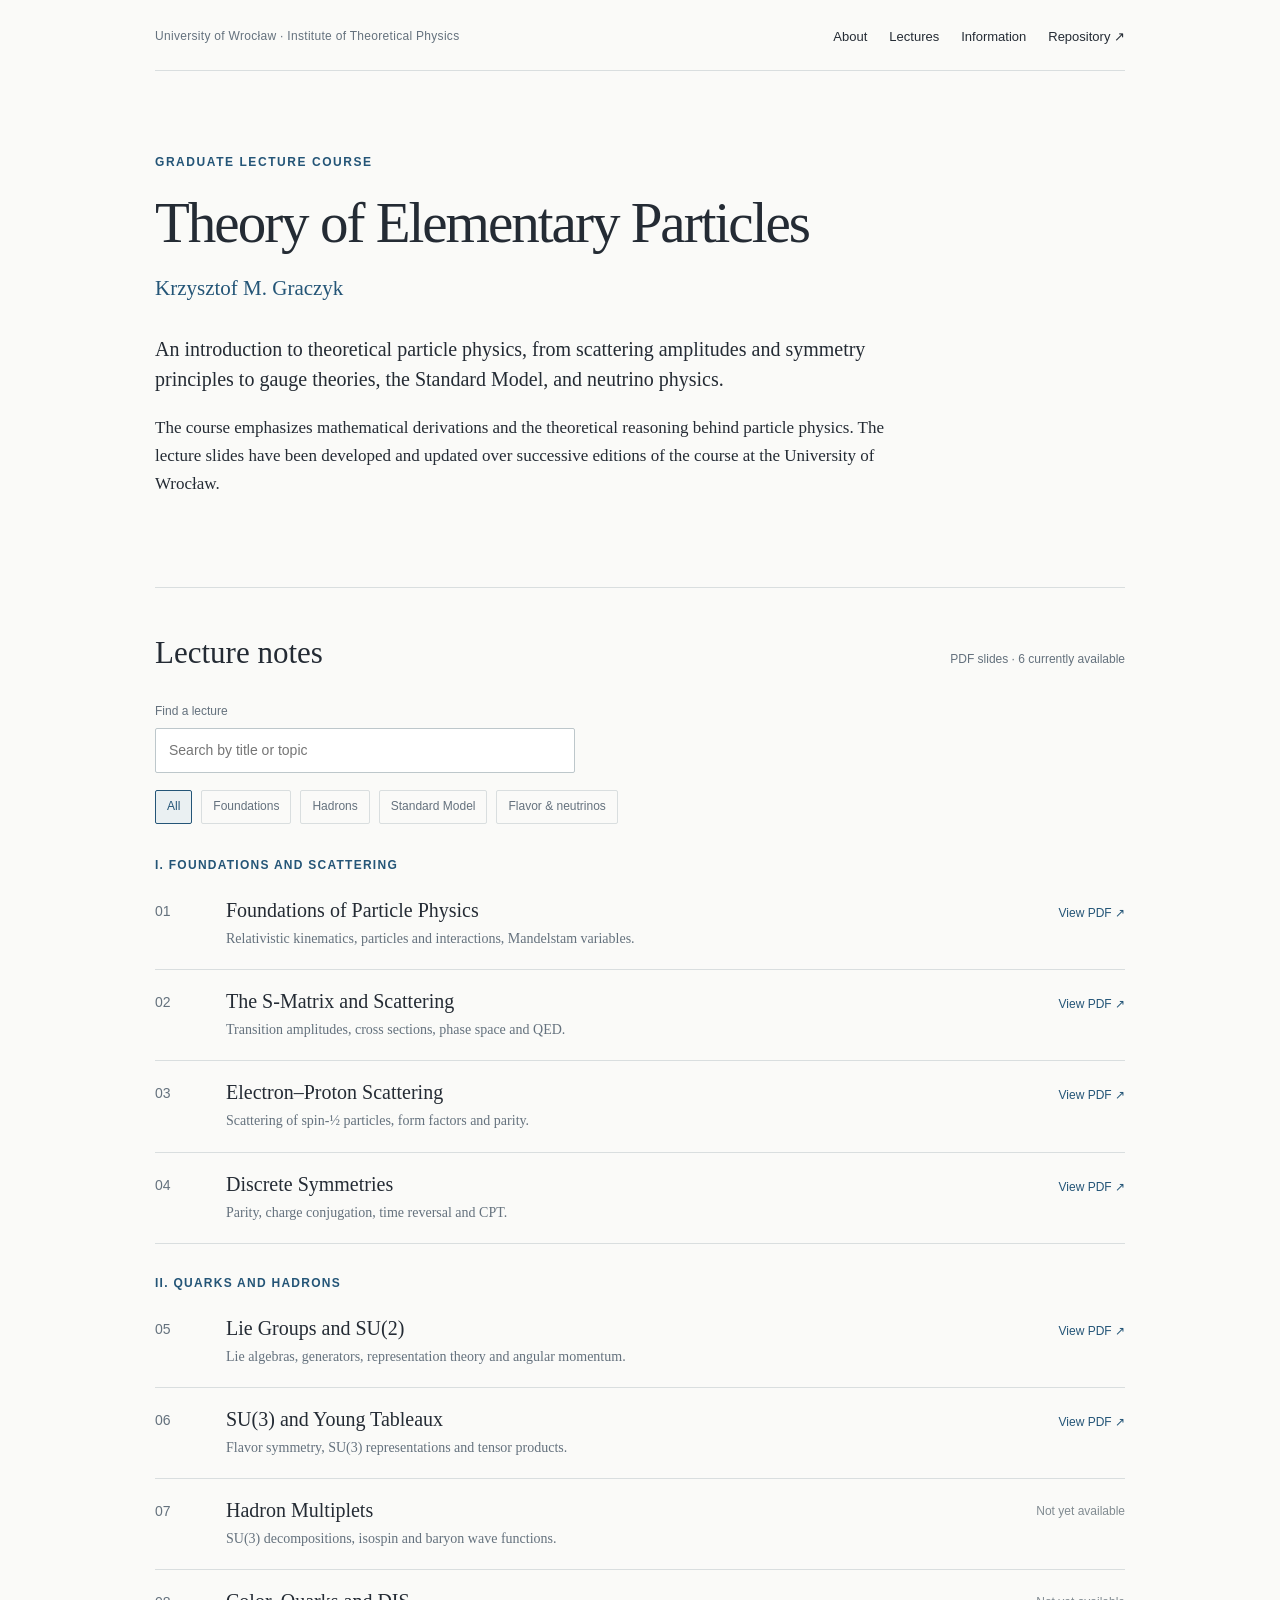
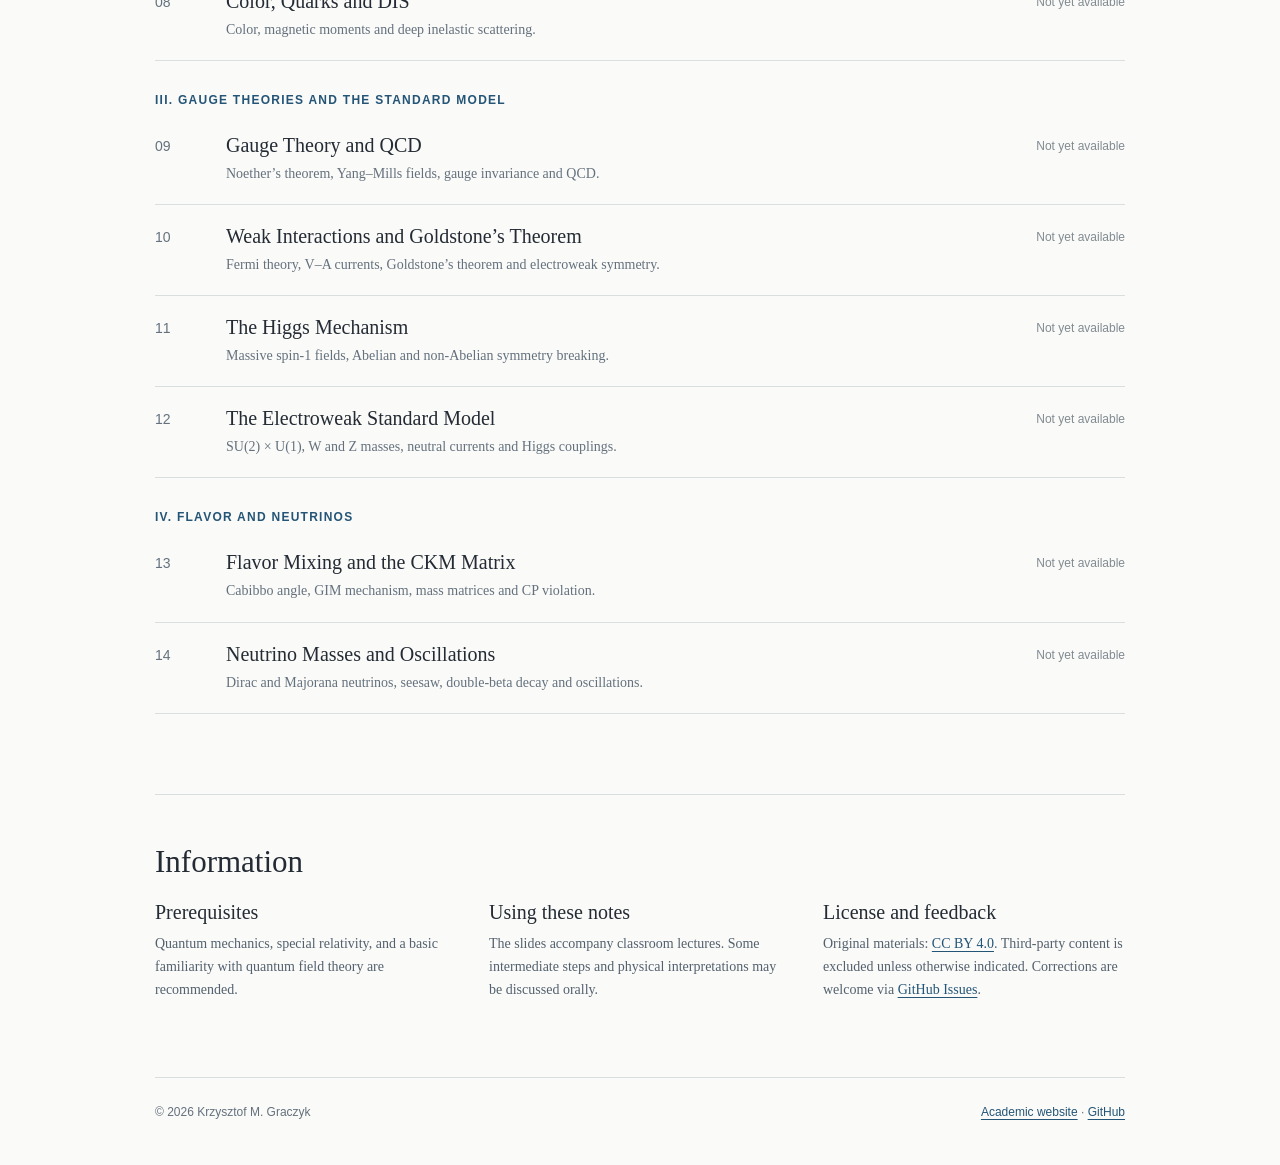
==== index.html @ 81760ad7 "Add files via upload" ====
<!doctype html>
<html lang="en">
<head>
  <meta charset="utf-8">
  <meta name="viewport" content="width=device-width, initial-scale=1">
  <meta name="description" content="Theory of Elementary Particles — graduate-level lecture notes by Krzysztof M. Graczyk, University of Wrocław.">
  <title>Theory of Elementary Particles · K. M. Graczyk</title>
  <link rel="stylesheet" href="style.css?v=3">
<script src="script.js?v=3" defer></script>
</head>
<body>
  <a class="skip-link" href="#lectures">Skip to lectures</a>
  <div class="page">
    <header class="site-header">
      <div class="institution">University of Wrocław <span aria-hidden="true">·</span> Institute of Theoretical Physics</div>
      <nav aria-label="Main navigation">
        <a href="#about">About</a>
        <a href="#lectures">Lectures</a>
        <a href="#information">Information</a>
        <a href="https://github.com/kgraczyk/TEP-lecture">Repository ↗</a>
      </nav>
    </header>

    <main>
      <section class="introduction" id="about" aria-labelledby="page-title">
        <p class="overline">Graduate lecture course</p>
        <h1 id="page-title">Theory of Elementary Particles</h1>
        <p class="author">Krzysztof M. Graczyk</p>
        <p class="summary">An introduction to theoretical particle physics, from scattering amplitudes and symmetry principles to gauge theories, the Standard Model, and neutrino physics.</p>
        <p>The course emphasizes mathematical derivations and the theoretical reasoning behind particle physics. The lecture slides have been developed and updated over successive editions of the course at the University of Wrocław.</p>
      </section>

      <section class="lectures-section" id="lectures" aria-labelledby="lectures-title">
        <div class="section-heading">
          <h2 id="lectures-title">Lecture notes</h2>
          <p>PDF slides · <span id="available-count">6</span> currently available</p>
        </div>
        <div class="controls">
          <label class="search-label" for="lecture-search">Find a lecture</label>
          <input id="lecture-search" type="search" placeholder="Search by title or topic" autocomplete="off">
          <div class="filter-controls" role="group" aria-label="Filter by subject">
            <button class="selected" data-filter="all" aria-pressed="true">All</button>
            <button data-filter="foundations" aria-pressed="false">Foundations</button>
            <button data-filter="hadrons" aria-pressed="false">Hadrons</button>
            <button data-filter="standard" aria-pressed="false">Standard Model</button>
            <button data-filter="flavor" aria-pressed="false">Flavor & neutrinos</button>
          </div>
        </div>
        <div id="lecture-list" aria-live="polite"></div>
        <p id="no-results" class="no-results" hidden>No lectures match your search.</p>
      </section>

      <section class="information-section" id="information" aria-labelledby="information-title">
        <h2 id="information-title">Information</h2>
        <div class="details">
          <div>
            <h3>Prerequisites</h3>
            <p>Quantum mechanics, special relativity, and a basic familiarity with quantum field theory are recommended.</p>
          </div>
          <div>
            <h3>Using these notes</h3>
            <p>The slides accompany classroom lectures. Some intermediate steps and physical interpretations may be discussed orally.</p>
          </div>
          <div>
            <h3>License and feedback</h3>
            <p>Original materials: <a href="https://creativecommons.org/licenses/by/4.0/">CC BY 4.0</a>. Third-party content is excluded unless otherwise indicated. Corrections are welcome via <a href="https://github.com/kgraczyk/TEP-lecture/issues">GitHub Issues</a>.</p>
          </div>
        </div>
      </section>
    </main>

    <footer class="footer">
      <span>© <span id="year">2026</span> Krzysztof M. Graczyk</span>
      <span><a href="https://kgraczyk.github.io/">Academic website</a> · <a href="https://github.com/kgraczyk/TEP-lecture">GitHub</a></span>
    </footer>
  </div>
</body>
</html>
---- style.css ----
:root {
  --paper: #fafaf8;
  --ink: #242b34;
  --muted: #64717d;
  --line: #d9dedf;
  --blue: #245577;
  --blue-light: #eaf0f2;
}
* { box-sizing: border-box; }
html { scroll-behavior: smooth; }
body { margin: 0; background: var(--paper); color: var(--ink); font: 16px/1.65 Georgia, 'Times New Roman', serif; }
a { color: var(--blue); text-underline-offset: 3px; }
a:hover { text-decoration-thickness: 2px; }
button, input { font: inherit; }
.page { width: min(970px, calc(100% - 48px)); margin: 0 auto; }
.skip-link { position: absolute; left: -9999px; padding: 8px; background: white; }
.skip-link:focus { left: 12px; top: 10px; z-index: 10; }
.site-header { display: flex; align-items: center; justify-content: space-between; gap: 25px; border-bottom: 1px solid var(--line); padding: 26px 0 23px; }
.institution, nav, .overline, .section-heading p, .controls, .lecture-meta, .file-link, .footer { font-family: Arial, Helvetica, sans-serif; }
.institution { color: var(--muted); font-size: 12px; letter-spacing: .025em; }
.site-header nav { display: flex; gap: 22px; flex-wrap: wrap; font-size: 13px; }
.site-header nav a { color: var(--ink); text-decoration: none; }
.site-header nav a:hover { color: var(--blue); text-decoration: underline; }
.introduction { max-width: 790px; padding: 82px 0 72px; }
.overline { font-size: 12px; color: var(--blue); text-transform: uppercase; font-weight: bold; letter-spacing: .13em; margin: 0 0 16px; }
h1, h2, h3 { font-weight: normal; line-height: 1.2; }
h1 { font-size: clamp(38px, 5vw, 57px); letter-spacing: -.035em; margin: 0 0 13px; }
.author { font-size: 21px; color: var(--blue); margin: 0 0 29px; }
.introduction p:not(.overline):not(.author) { font-size: 17px; max-width: 730px; }
.summary { font-size: 20px !important; line-height: 1.5; }
.lectures-section { border-top: 1px solid var(--line); padding: 46px 0 80px; }
.section-heading { display: flex; justify-content: space-between; align-items: baseline; gap: 20px; }
h2 { font-size: 31px; margin: 0 0 20px; }
.section-heading p { color: var(--muted); font-size: 12px; }
.controls { margin: 10px 0 34px; }
.search-label { display: block; font-size: 12px; color: var(--muted); margin-bottom: 7px; }
#lecture-search { display: block; width: min(100%, 420px); border: 1px solid #bdc7cb; border-radius: 2px; padding: 10px 13px; background: white; color: var(--ink); font-size: 14px; }
#lecture-search:focus { outline: 2px solid var(--blue); outline-offset: 2px; }
.filter-controls { display: flex; flex-wrap: wrap; gap: 9px; margin-top: 17px; }
.filter-controls button { border: 1px solid var(--line); border-radius: 2px; background: transparent; color: var(--muted); cursor: pointer; padding: 6px 11px; font-size: 12px; }
.filter-controls button:hover, .filter-controls button.selected { color: var(--blue); border-color: var(--blue); background: var(--blue-light); }
.module-heading { margin: 32px 0 7px; font: bold 12px Arial, Helvetica, sans-serif; letter-spacing: .105em; text-transform: uppercase; color: var(--blue); }
.lecture { display: grid; grid-template-columns: 49px minmax(0, 1fr) auto; align-items: start; column-gap: 22px; padding: 19px 0; border-bottom: 1px solid var(--line); }
.lecture-number { color: var(--muted); font: 14px Arial, Helvetica, sans-serif; padding-top: 5px; font-variant-numeric: tabular-nums; }
.lecture h3 { font-size: 20px; margin: 0 0 5px; }
.lecture p { margin: 0; font-size: 14px; color: var(--muted); }
.file-link { font-size: 12px; padding-top: 6px; text-decoration: none; white-space: nowrap; }
.file-link:hover { text-decoration: underline; }
.pending { color: #818b91; font: 12px Arial, Helvetica, sans-serif; padding-top: 6px; white-space: nowrap; }
.no-results { color: var(--muted); font-size: 14px; }
.information-section { padding: 48px 0 76px; border-top: 1px solid var(--line); }
.details { display: grid; grid-template-columns: repeat(3, 1fr); gap: 32px; }
.details h3 { font-size: 20px; margin: 0 0 8px; }
.details p { font-size: 14px; margin: 0; color: #53616e; }
.footer { display: flex; justify-content: space-between; gap: 20px; flex-wrap: wrap; border-top: 1px solid var(--line); padding: 25px 0 42px; font-size: 12px; color: var(--muted); }
@media (max-width: 740px) { .site-header { align-items: start; flex-direction: column; } .introduction { padding: 55px 0; } .lecture { grid-template-columns: 38px minmax(0, 1fr); gap: 12px; } .lecture h3 { font-size: 18px; } .lecture .file-link, .lecture .pending { grid-column: 2; padding-top: 7px; } .details { grid-template-columns: 1fr; gap: 26px; } .section-heading { align-items: start; flex-direction: column; gap: 0; } }
@media (prefers-reduced-motion: reduce) { html { scroll-behavior: auto; } }
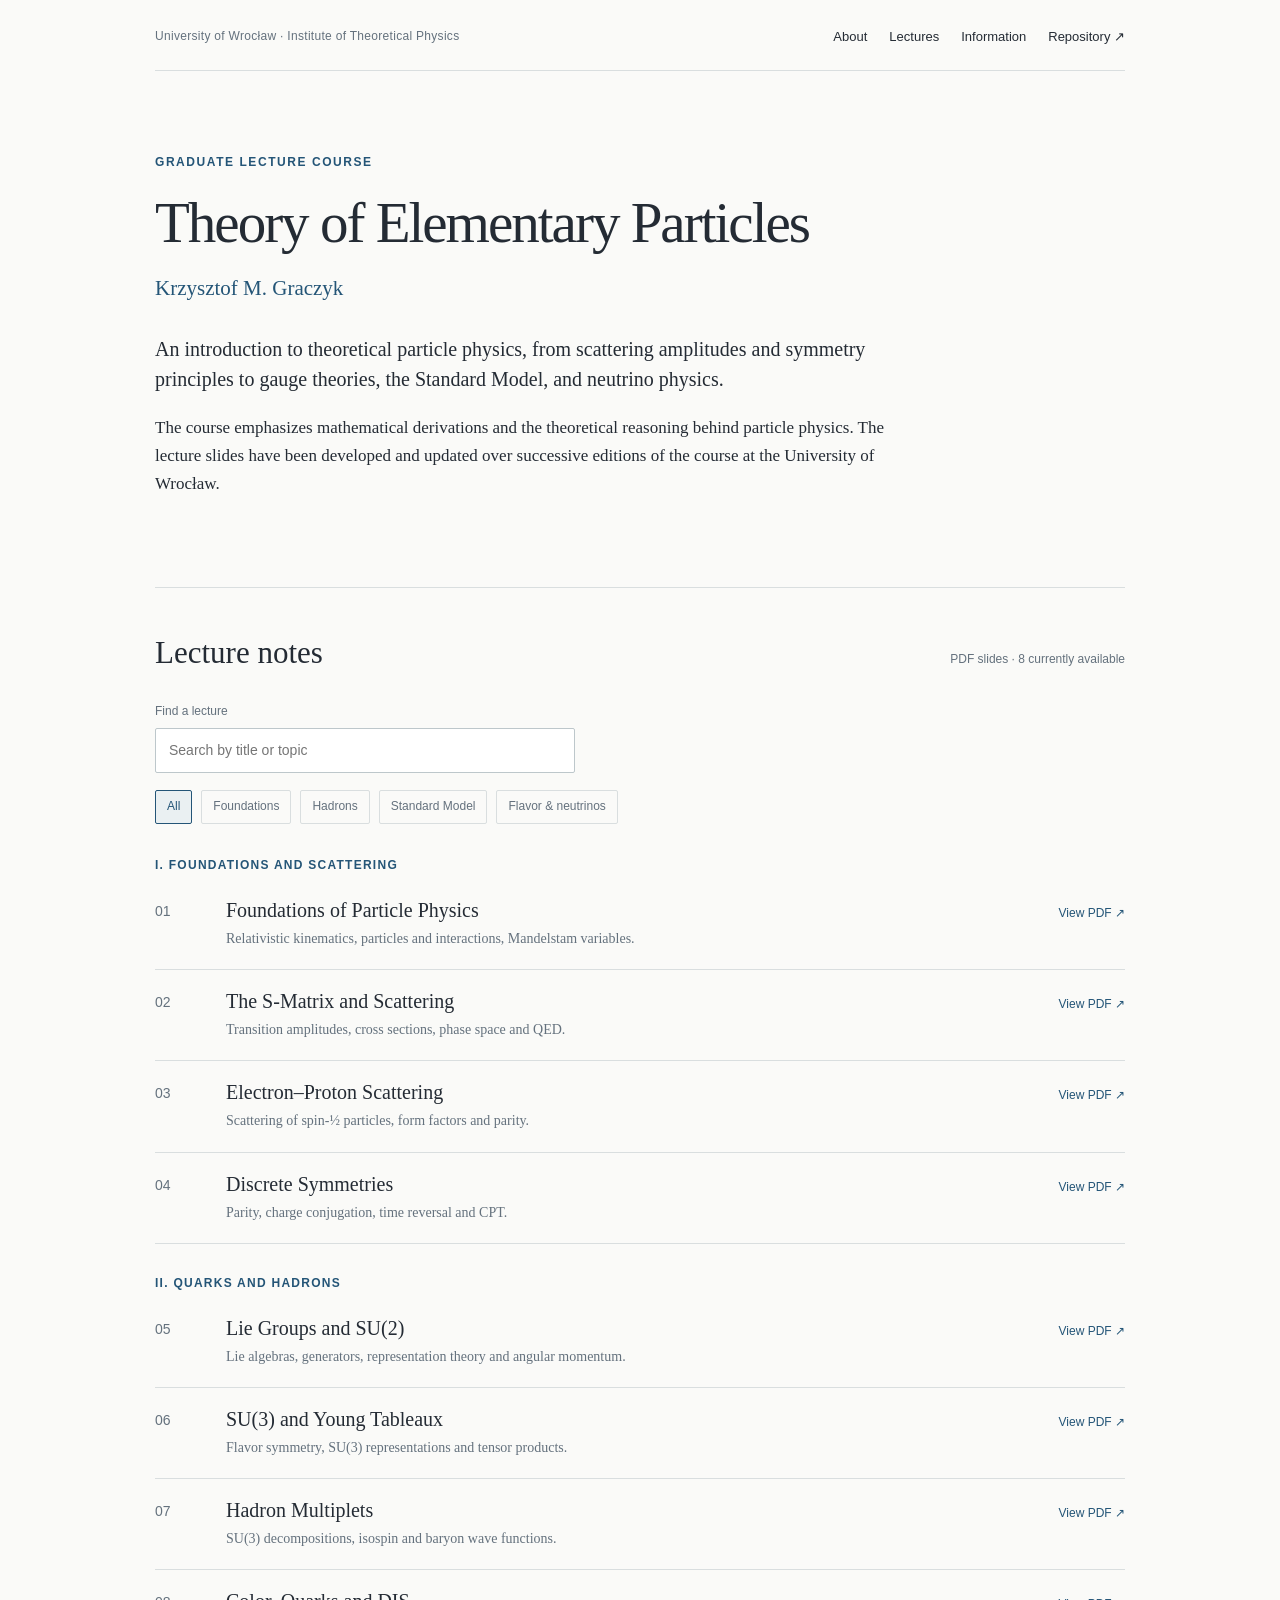
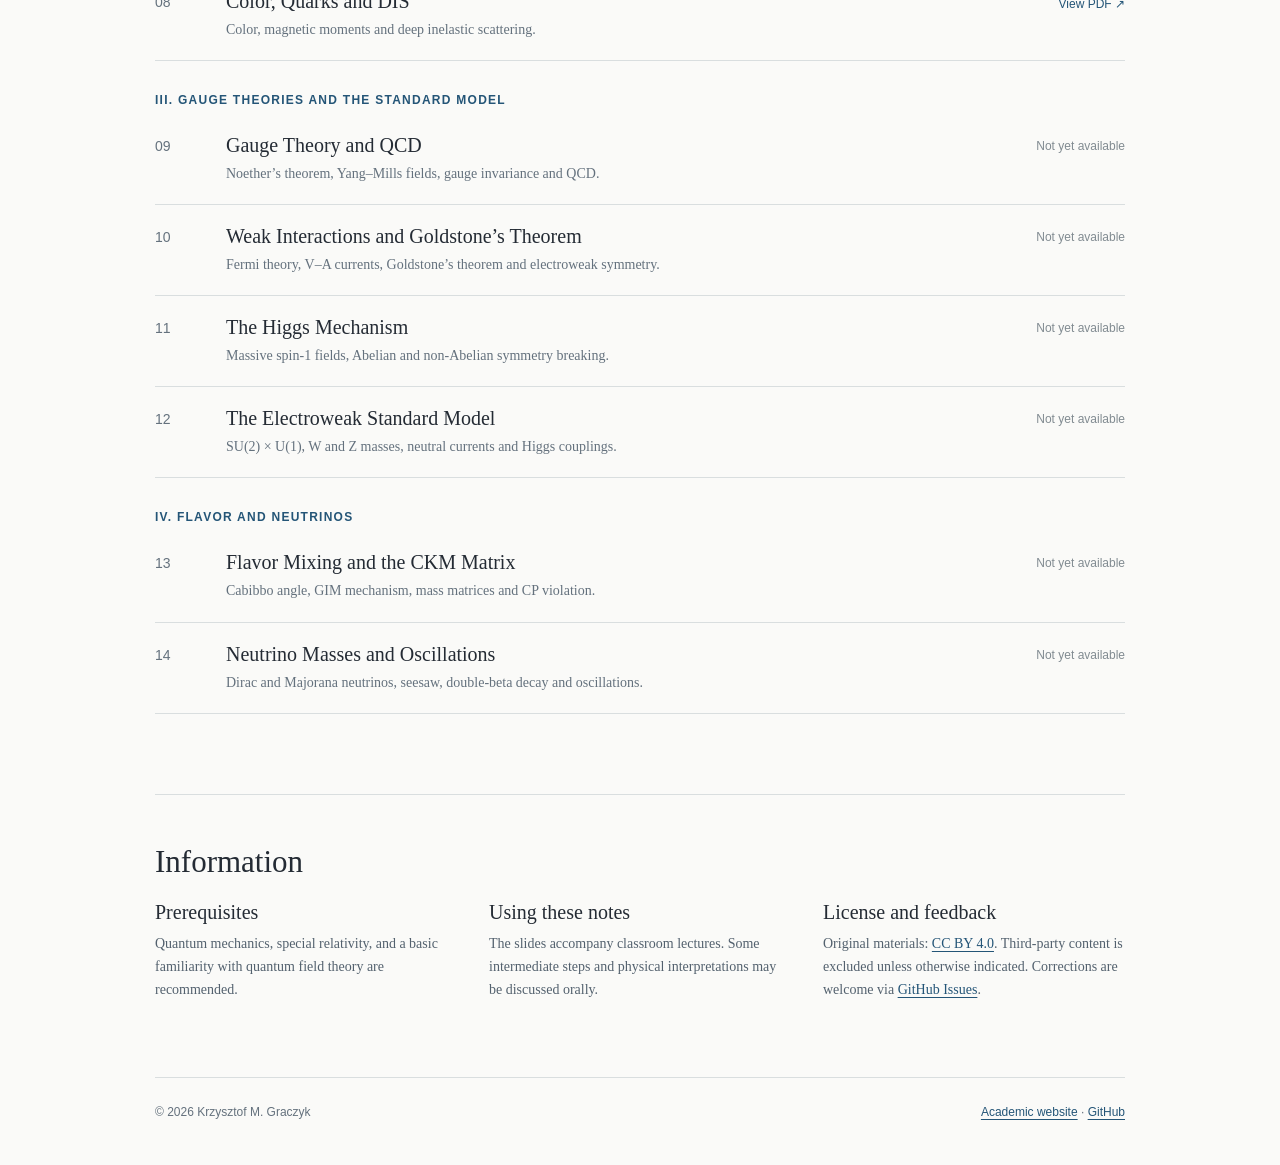
==== commit e0ca5d8c: "Update script.js version in index.html" ====
--- a/index.html
+++ b/index.html
@@ -6,7 +6,7 @@
   <meta name="description" content="Theory of Elementary Particles — graduate-level lecture notes by Krzysztof M. Graczyk, University of Wrocław.">
   <title>Theory of Elementary Particles · K. M. Graczyk</title>
   <link rel="stylesheet" href="style.css?v=3">
-<script src="script.js?v=3" defer></script>
+<script src="script.js?v=8" defer></script>
 </head>
 <body>
   <a class="skip-link" href="#lectures">Skip to lectures</a>
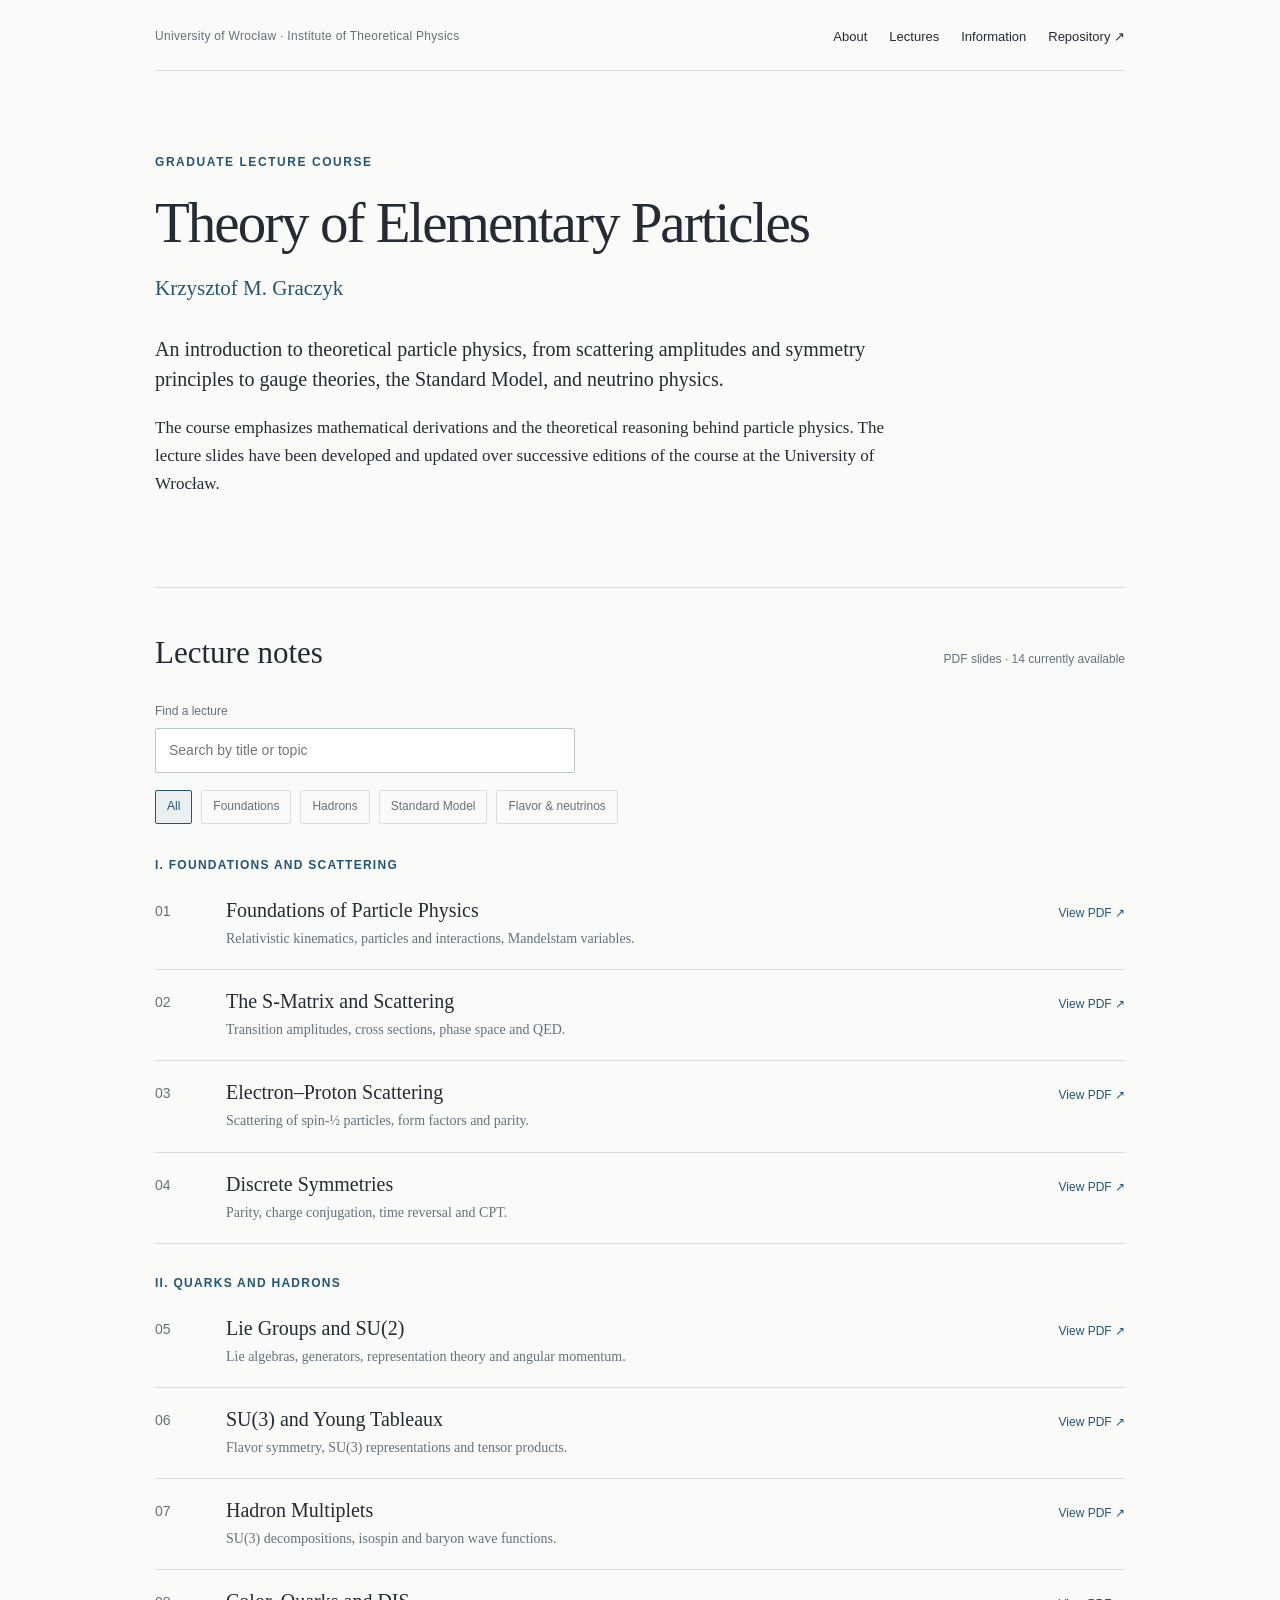
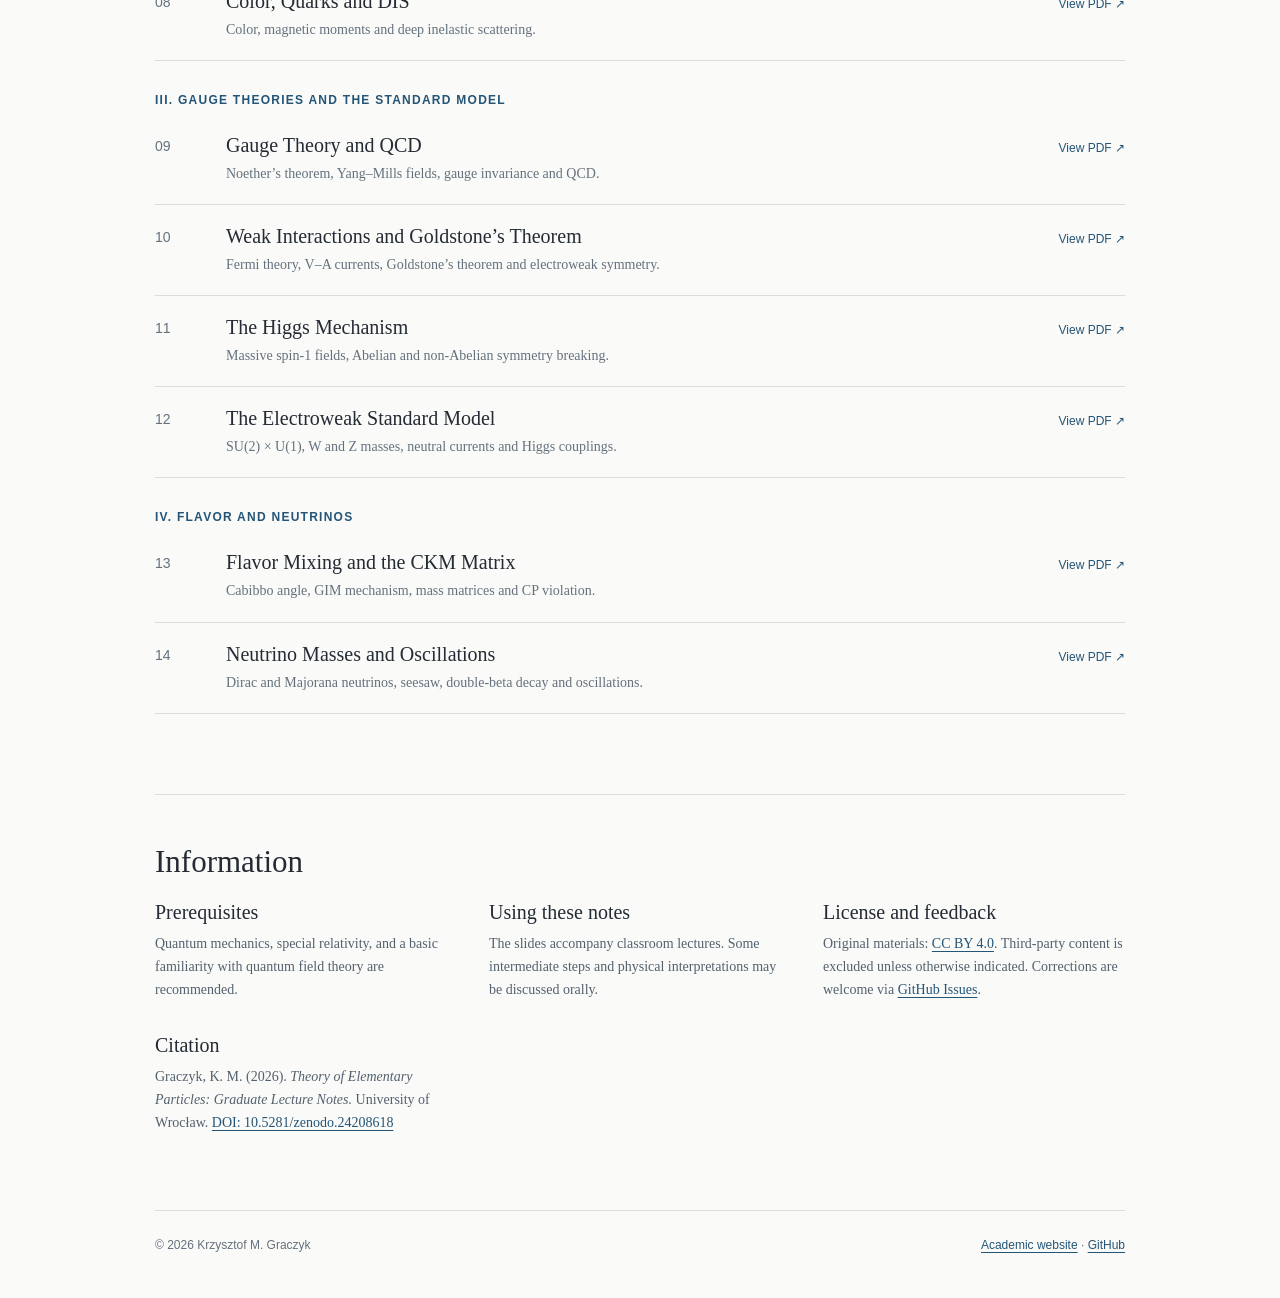
==== commit bf81642e: "Update lecture slides count and add citation section Updated the available lecture slides count and " ====
--- a/index.html
+++ b/index.html
@@ -33,7 +33,7 @@
       <section class="lectures-section" id="lectures" aria-labelledby="lectures-title">
         <div class="section-heading">
           <h2 id="lectures-title">Lecture notes</h2>
-          <p>PDF slides · <span id="available-count">6</span> currently available</p>
+          <p>PDF slides · <span id="available-count">14</span> currently available</p>
         </div>
         <div class="controls">
           <label class="search-label" for="lecture-search">Find a lecture</label>
@@ -65,6 +65,18 @@
             <h3>License and feedback</h3>
             <p>Original materials: <a href="https://creativecommons.org/licenses/by/4.0/">CC BY 4.0</a>. Third-party content is excluded unless otherwise indicated. Corrections are welcome via <a href="https://github.com/kgraczyk/TEP-lecture/issues">GitHub Issues</a>.</p>
           </div>
+          <div>
+            <h3>Citation</h3>
+           <p>
+           Graczyk, K. M. (2026).
+           <em>Theory of Elementary Particles: Graduate Lecture Notes.</em>
+           University of Wrocław.
+           <a href="https://doi.org/10.5281/zenodo.24208618">
+           DOI: 10.5281/zenodo.24208618
+           </a>
+           </p>
+         </div>
+
         </div>
       </section>
     </main>
